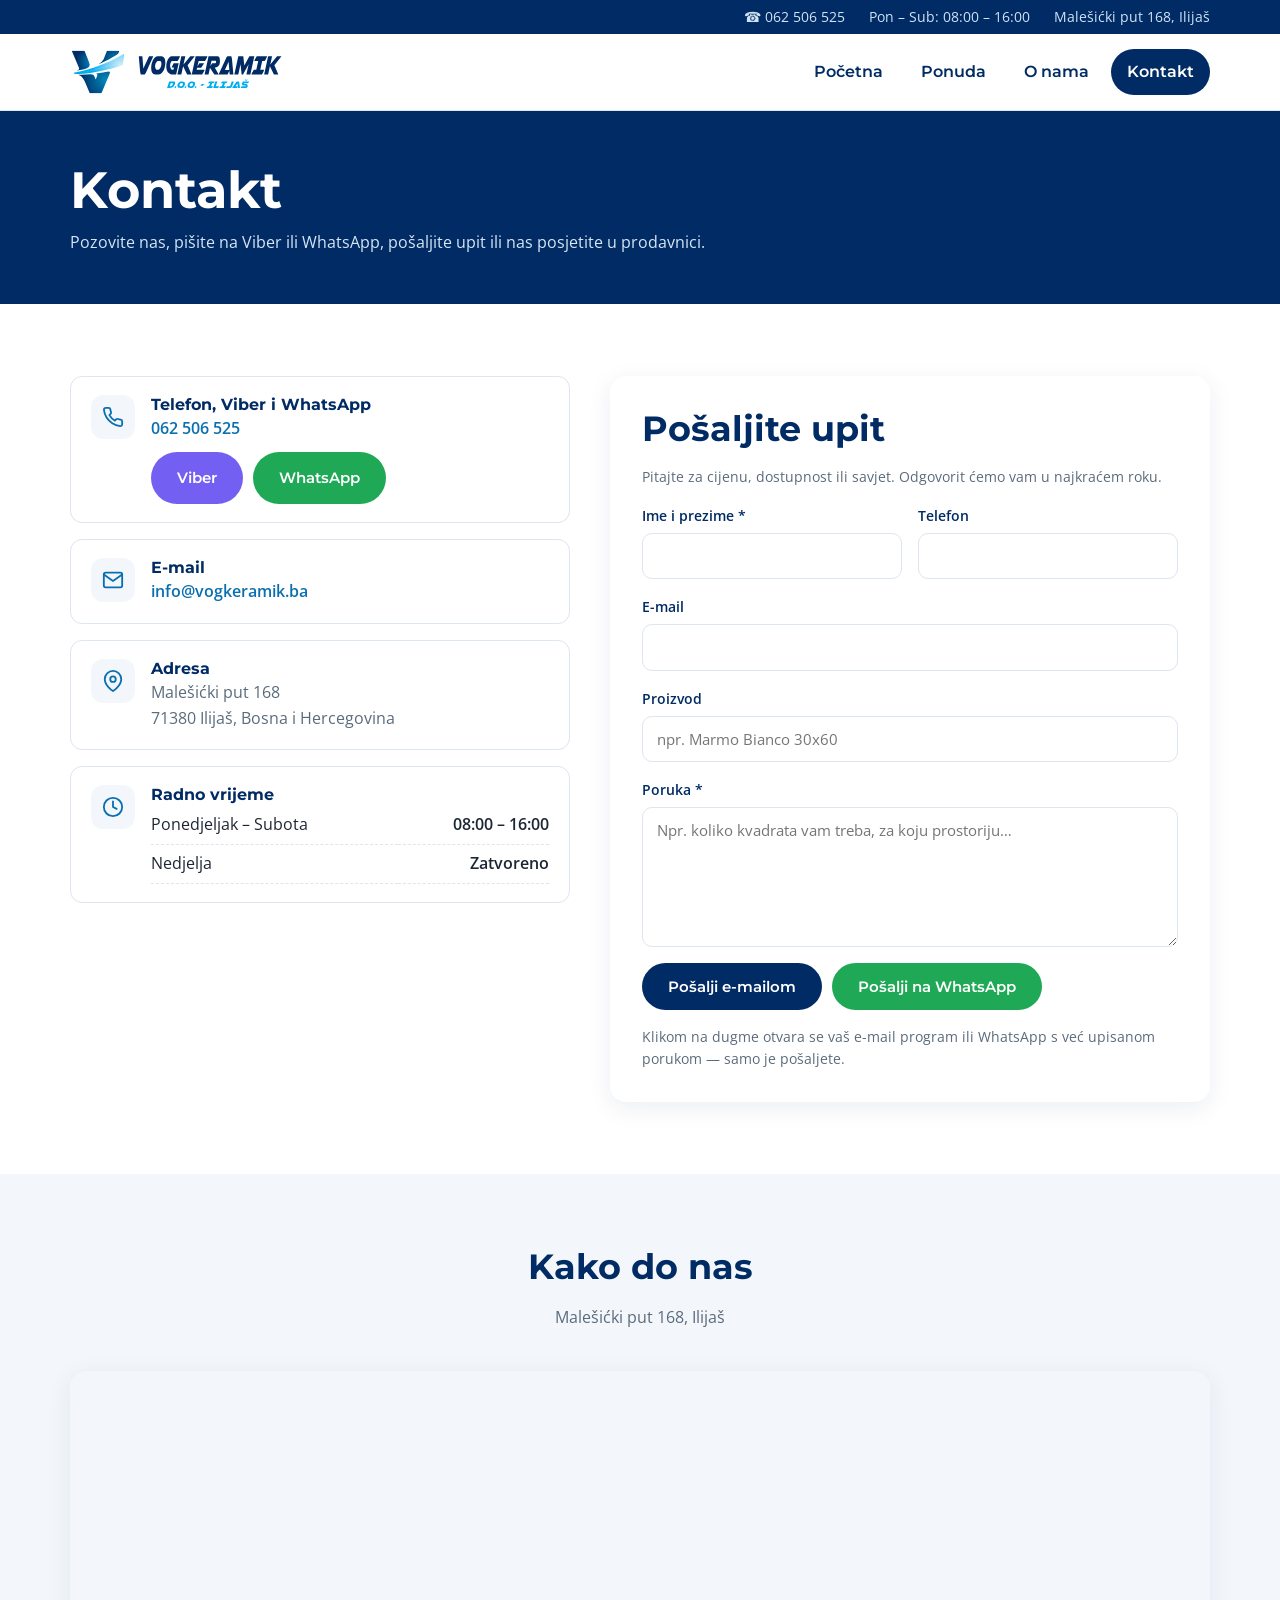
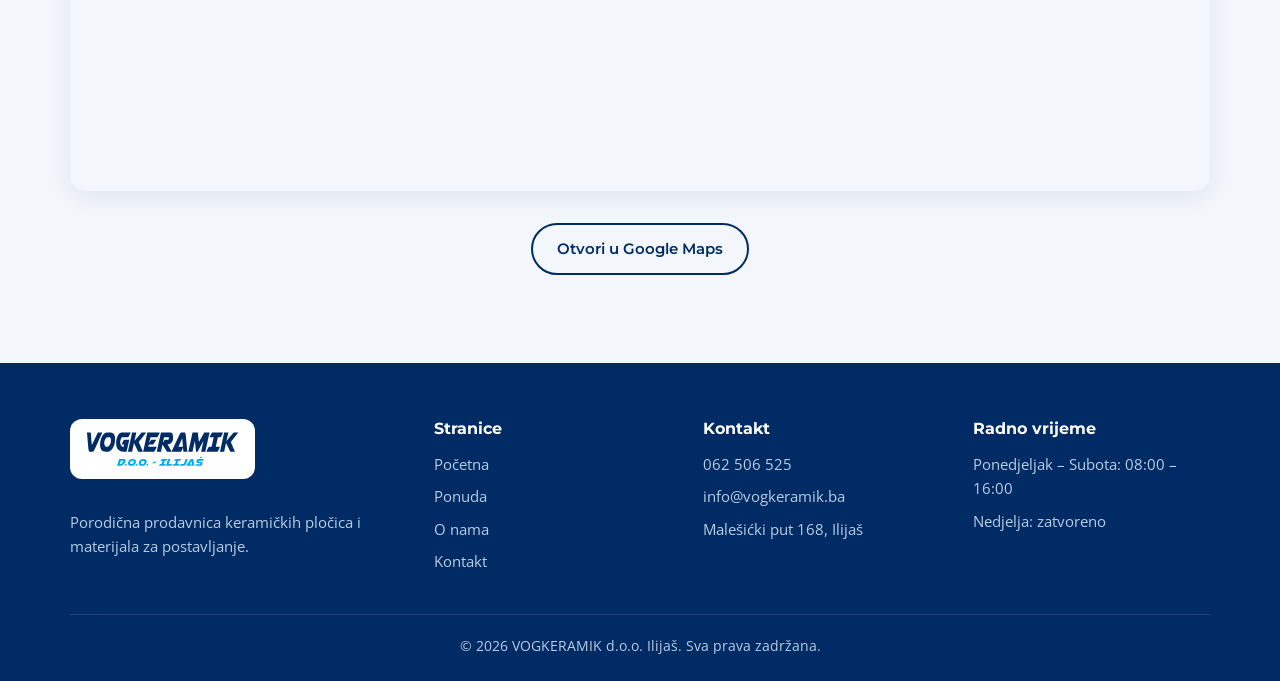
==== kontakt.html @ e041d181 "Prva verzija web stranice VOGKERAMIK d.o.o. Stranice Početna, Ponuda (katalog s filterima i kalkulat" ====
<!DOCTYPE html>
<html lang="bs">
<head>
  <meta charset="UTF-8">
  <meta name="viewport" content="width=device-width, initial-scale=1">
  <title>Kontakt — VOGKERAMIK d.o.o. Ilijaš</title>
  <meta name="description" content="Kontakt: 062 506 525 (Viber, WhatsApp). Malešićki put 168, Ilijaš. Radno vrijeme: ponedjeljak – subota, 08–16 h.">
  <link rel="icon" href="images/logo-znak.svg" type="image/svg+xml">
  <link rel="preconnect" href="https://fonts.googleapis.com">
  <link rel="preconnect" href="https://fonts.gstatic.com" crossorigin>
  <link href="https://fonts.googleapis.com/css2?family=Montserrat:wght@600;700&family=Open+Sans:wght@400;600&display=swap" rel="stylesheet">
  <link rel="stylesheet" href="css/style.css">
</head>
<body>

  <!-- ========== ZAGLAVLJE (isto na svim stranicama) ========== -->
  <header class="zaglavlje">
    <div class="zaglavlje__traka">
      <div class="kontejner">
        <a href="tel:+38762506525">☎ 062 506 525</a>
        <span class="sakrij-mobitel">Pon – Sub: 08:00 – 16:00</span>
        <a class="sakrij-mobitel" href="kontakt.html#lokacija">Malešićki put 168, Ilijaš</a>
      </div>
    </div>
    <div class="kontejner zaglavlje__glavno">
      <a class="logo" href="index.html" aria-label="VOGKERAMIK — početna">
        <img class="logo__znak" src="images/logo-znak.svg" alt="">
        <img class="logo__tekst" src="images/logo-tekst.svg" alt="VOGKERAMIK d.o.o. Ilijaš">
      </a>
      <button class="meni-dugme" type="button" aria-label="Meni" aria-expanded="false" aria-controls="navigacija">
        <svg viewBox="0 0 24 24" fill="none" stroke="currentColor" stroke-width="2" stroke-linecap="round" aria-hidden="true"><line x1="3" y1="6" x2="21" y2="6"/><line x1="3" y1="12" x2="21" y2="12"/><line x1="3" y1="18" x2="21" y2="18"/></svg>
      </button>
      <nav class="navigacija" id="navigacija">
        <ul>
          <li><a href="index.html">Početna</a></li>
          <li><a href="ponuda.html">Ponuda</a></li>
          <li><a href="o-nama.html">O nama</a></li>
          <li><a href="kontakt.html" class="aktivno">Kontakt</a></li>
        </ul>
      </nav>
    </div>
  </header>

  <main>
    <section class="naslovna-traka">
      <div class="kontejner">
        <h1>Kontakt</h1>
        <p>Pozovite nas, pišite na Viber ili WhatsApp, pošaljite upit ili nas posjetite u prodavnici.</p>
      </div>
    </section>

    <section class="sekcija">
      <div class="kontejner kontakt-mreza">
        <!-- ========== PODACI ========== -->
        <div class="kontakt-info">
          <div class="kontakt-stavka">
            <div class="kontakt-stavka__ikona"><svg viewBox="0 0 24 24" fill="none" stroke="currentColor" stroke-width="2" stroke-linecap="round" stroke-linejoin="round" aria-hidden="true"><path d="M22 16.92v3a2 2 0 0 1-2.18 2 19.79 19.79 0 0 1-8.63-3.07 19.5 19.5 0 0 1-6-6 19.79 19.79 0 0 1-3.07-8.67A2 2 0 0 1 4.11 2h3a2 2 0 0 1 2 1.72c.13.96.36 1.9.7 2.81a2 2 0 0 1-.45 2.11L8.09 9.91a16 16 0 0 0 6 6l1.27-1.27a2 2 0 0 1 2.11-.45c.91.34 1.85.57 2.81.7A2 2 0 0 1 22 16.92z"/></svg></div>
            <div>
              <h3>Telefon, Viber i WhatsApp</h3>
              <p><a href="tel:+38762506525">062 506 525</a></p>
              <div class="kontakt-dugmad" style="margin-top:10px">
                <a class="dugme dugme--viber" href="viber://chat?number=%2B38762506525">Viber</a>
                <a class="dugme dugme--whatsapp" href="https://wa.me/38762506525" target="_blank" rel="noopener">WhatsApp</a>
              </div>
            </div>
          </div>

          <div class="kontakt-stavka">
            <div class="kontakt-stavka__ikona"><svg viewBox="0 0 24 24" fill="none" stroke="currentColor" stroke-width="2" stroke-linecap="round" stroke-linejoin="round" aria-hidden="true"><path d="M4 4h16c1.1 0 2 .9 2 2v12c0 1.1-.9 2-2 2H4c-1.1 0-2-.9-2-2V6c0-1.1.9-2 2-2z"/><polyline points="22,6 12,13 2,6"/></svg></div>
            <div>
              <h3>E-mail</h3>
              <p><a href="mailto:info@vogkeramik.ba">info@vogkeramik.ba</a></p>
            </div>
          </div>

          <div class="kontakt-stavka">
            <div class="kontakt-stavka__ikona"><svg viewBox="0 0 24 24" fill="none" stroke="currentColor" stroke-width="2" stroke-linecap="round" stroke-linejoin="round" aria-hidden="true"><path d="M21 10c0 7-9 13-9 13s-9-6-9-13a9 9 0 0 1 18 0z"/><circle cx="12" cy="10" r="3"/></svg></div>
            <div>
              <h3>Adresa</h3>
              <p>Malešićki put 168<br>71380 Ilijaš, Bosna i Hercegovina</p>
            </div>
          </div>

          <div class="kontakt-stavka">
            <div class="kontakt-stavka__ikona"><svg viewBox="0 0 24 24" fill="none" stroke="currentColor" stroke-width="2" stroke-linecap="round" stroke-linejoin="round" aria-hidden="true"><circle cx="12" cy="12" r="10"/><polyline points="12 6 12 12 16 14"/></svg></div>
            <div style="flex:1">
              <h3>Radno vrijeme</h3>
              <table class="radno-vrijeme">
                <tr><td>Ponedjeljak – Subota</td><td>08:00 – 16:00</td></tr>
                <tr><td>Nedjelja</td><td>Zatvoreno</td></tr>
              </table>
            </div>
          </div>
        </div>

        <!-- ========== FORMA ZA UPIT ========== -->
        <form class="kontakt-forma" id="upit-forma">
          <h2 id="upit" style="margin:0">Pošaljite upit</h2>
          <p class="kontakt-forma__napomena">Pitajte za cijenu, dostupnost ili savjet. Odgovorit ćemo vam u najkraćem roku.</p>
          <div class="kontakt-forma__red">
            <label class="oznaka-polja">Ime i prezime *
              <input class="polje" name="ime" type="text" required autocomplete="name">
            </label>
            <label class="oznaka-polja">Telefon
              <input class="polje" name="telefon" type="tel" autocomplete="tel">
            </label>
          </div>
          <label class="oznaka-polja">E-mail
            <input class="polje" name="email" type="email" autocomplete="email">
          </label>
          <label class="oznaka-polja">Proizvod
            <input class="polje" name="proizvod" type="text" placeholder="npr. Marmo Bianco 30x60">
          </label>
          <label class="oznaka-polja">Poruka *
            <textarea class="polje" name="poruka" required placeholder="Npr. koliko kvadrata vam treba, za koju prostoriju…"></textarea>
          </label>
          <div class="kontakt-forma__dugmad">
            <button class="dugme dugme--plavo" type="submit" value="email">Pošalji e-mailom</button>
            <button class="dugme dugme--whatsapp" type="submit" value="whatsapp">Pošalji na WhatsApp</button>
          </div>
          <p class="kontakt-forma__napomena">Klikom na dugme otvara se vaš e-mail program ili WhatsApp s već upisanom porukom — samo je pošaljete.</p>
        </form>
      </div>
    </section>

    <!-- ========== LOKACIJA ========== -->
    <section class="sekcija sekcija--svijetla" id="lokacija">
      <div class="kontejner">
        <div class="sekcija__naslov">
          <h2>Kako do nas</h2>
          <p>Malešićki put 168, Ilijaš</p>
        </div>
        <iframe class="mapa" title="Mapa — VOGKERAMIK, Malešićki put 168, Ilijaš"
          src="https://maps.google.com/maps?q=Male%C5%A1i%C4%87ki%20put%20168%2C%20Ilija%C5%A1&amp;z=15&amp;output=embed"
          loading="lazy" referrerpolicy="no-referrer-when-downgrade" allowfullscreen></iframe>
        <p style="text-align:center;margin-top:24px">
          <a class="dugme dugme--obrub-tamno" href="https://www.google.com/maps/search/?api=1&amp;query=Male%C5%A1i%C4%87ki%20put%20168%2C%20Ilija%C5%A1" target="_blank" rel="noopener">Otvori u Google Maps</a>
        </p>
      </div>
    </section>
  </main>

  <!-- Prozor s detaljima proizvoda -->
  <dialog class="prozor" id="detalji">
    <button class="prozor__zatvori" type="button" aria-label="Zatvori">×</button>
    <div class="prozor__sadrzaj"></div>
  </dialog>

  <!-- ========== PODNOŽJE (isto na svim stranicama) ========== -->
  <footer class="podnozje">
    <div class="kontejner">
      <div class="podnozje__mreza">
        <div>
          <a class="podnozje__logo" href="index.html"><img src="images/logo-tekst.svg" alt="VOGKERAMIK d.o.o. Ilijaš"></a>
          <p>Porodična prodavnica keramičkih pločica i materijala za postavljanje.</p>
        </div>
        <div>
          <h3>Stranice</h3>
          <ul>
            <li><a href="index.html">Početna</a></li>
            <li><a href="ponuda.html">Ponuda</a></li>
            <li><a href="o-nama.html">O nama</a></li>
            <li><a href="kontakt.html">Kontakt</a></li>
          </ul>
        </div>
        <div>
          <h3>Kontakt</h3>
          <ul>
            <li><a href="tel:+38762506525">062 506 525</a></li>
            <li><a href="mailto:info@vogkeramik.ba">info@vogkeramik.ba</a></li>
            <li><a href="kontakt.html#lokacija">Malešićki put 168, Ilijaš</a></li>
          </ul>
        </div>
        <div>
          <h3>Radno vrijeme</h3>
          <ul>
            <li>Ponedjeljak – Subota: 08:00 – 16:00</li>
            <li>Nedjelja: zatvoreno</li>
          </ul>
        </div>
      </div>
      <div class="podnozje__dno">© <span data-godina>2026</span> VOGKERAMIK d.o.o. Ilijaš. Sva prava zadržana.</div>
    </div>
  </footer>

  <script src="js/podaci.js"></script>
  <script src="js/main.js"></script>
</body>
</html>
---- css/style.css ----
/* ==========================================================
   VOGKERAMIK d.o.o. — stilovi
   Boje su preuzete iz logotipa.
   ========================================================== */

:root {
  --navy: #002b64;
  --plava: #0a6fb0;
  --cijan: #00aeef;
  --tekst: #1d2633;
  --siva: #5b6b7c;
  --linija: #dde5ee;
  --pozadina-svijetla: #f3f7fb;
  --bijela: #ffffff;
  --viber: #7360f2;
  --whatsapp: #1fa855;

  --radius: 12px;
  --sjena: 0 6px 24px rgba(0, 43, 100, 0.08);
  --sjena-jaka: 0 12px 32px rgba(0, 43, 100, 0.16);
  --sirina: 1180px;

  --font-naslov: "Montserrat", "Segoe UI", Arial, sans-serif;
  --font-tekst: "Open Sans", "Segoe UI", Arial, sans-serif;
}

*,
*::before,
*::after {
  box-sizing: border-box;
}

html {
  scroll-behavior: smooth;
}

[hidden] {
  display: none !important;
}

/* Da sadržaj ne završi ispod zaglavlja kod skoka na #sidro */
[id] {
  scroll-margin-top: 130px;
}

body {
  margin: 0;
  font-family: var(--font-tekst);
  font-size: 16px;
  line-height: 1.6;
  color: var(--tekst);
  background: var(--bijela);
}

img {
  max-width: 100%;
  display: block;
}

a {
  color: var(--plava);
}

h1,
h2,
h3 {
  font-family: var(--font-naslov);
  color: var(--navy);
  line-height: 1.2;
  margin: 0 0 0.5em;
}

h1 { font-size: clamp(2rem, 5vw, 3.2rem); }
h2 { font-size: clamp(1.6rem, 3.5vw, 2.2rem); }
h3 { font-size: 1.15rem; }

.kontejner {
  max-width: var(--sirina);
  margin: 0 auto;
  padding: 0 20px;
}

.sekcija {
  padding: 72px 0;
}

.sekcija--svijetla {
  background: var(--pozadina-svijetla);
}

.sekcija__naslov {
  text-align: center;
  margin-bottom: 40px;
}

.sekcija__naslov p {
  color: var(--siva);
  max-width: 620px;
  margin: 0 auto;
}

.vidljivo-citacu {
  position: absolute;
  width: 1px;
  height: 1px;
  overflow: hidden;
  clip: rect(0 0 0 0);
  white-space: nowrap;
}

/* ---------- Dugmad ---------- */

.dugme {
  display: inline-flex;
  align-items: center;
  justify-content: center;
  gap: 8px;
  padding: 12px 24px;
  border-radius: 999px;
  border: 2px solid transparent;
  font-family: var(--font-naslov);
  font-weight: 600;
  font-size: 0.95rem;
  text-decoration: none;
  cursor: pointer;
  transition: background 0.2s, color 0.2s, border-color 0.2s, transform 0.2s;
}

.dugme:hover {
  transform: translateY(-1px);
}

.dugme svg {
  width: 18px;
  height: 18px;
  flex-shrink: 0;
}

.dugme--glavno {
  background: var(--cijan);
  color: var(--navy);
}

.dugme--glavno:hover {
  background: #33c0f3;
}

.dugme--plavo {
  background: var(--navy);
  color: var(--bijela);
}

.dugme--plavo:hover {
  background: var(--plava);
}

.dugme--obrub {
  border-color: currentColor;
  color: var(--bijela);
  background: transparent;
}

.dugme--obrub:hover {
  background: rgba(255, 255, 255, 0.12);
}

.dugme--obrub-tamno {
  border-color: var(--navy);
  color: var(--navy);
  background: transparent;
}

.dugme--obrub-tamno:hover {
  background: var(--navy);
  color: var(--bijela);
}

.dugme--viber {
  background: var(--viber);
  color: var(--bijela);
}

.dugme--whatsapp {
  background: var(--whatsapp);
  color: var(--bijela);
}

.dugme--viber:hover,
.dugme--whatsapp:hover {
  filter: brightness(1.08);
}

/* ---------- Zaglavlje ---------- */

.zaglavlje {
  position: sticky;
  top: 0;
  z-index: 50;
  background: var(--bijela);
  border-bottom: 1px solid var(--linija);
}

.zaglavlje__traka {
  background: var(--navy);
  color: #cfe3f5;
  font-size: 0.85rem;
}

.zaglavlje__traka .kontejner {
  display: flex;
  justify-content: flex-end;
  gap: 24px;
  padding-top: 6px;
  padding-bottom: 6px;
}

.zaglavlje__traka a {
  color: inherit;
  text-decoration: none;
}

.zaglavlje__traka a:hover {
  color: var(--bijela);
}

.zaglavlje__glavno {
  display: flex;
  align-items: center;
  justify-content: space-between;
  min-height: 76px;
}

.logo {
  display: flex;
  align-items: center;
  gap: 10px;
}

.logo__znak {
  height: 46px;
  width: auto;
}

.logo__tekst {
  height: 38px;
  width: auto;
}

.navigacija ul {
  display: flex;
  gap: 6px;
  list-style: none;
  margin: 0;
  padding: 0;
}

.navigacija a {
  display: block;
  padding: 10px 16px;
  border-radius: 999px;
  font-family: var(--font-naslov);
  font-weight: 600;
  color: var(--navy);
  text-decoration: none;
  transition: background 0.2s;
}

.navigacija a:hover {
  background: var(--pozadina-svijetla);
}

.navigacija a.aktivno {
  background: var(--navy);
  color: var(--bijela);
}

.meni-dugme {
  display: none;
  background: none;
  border: 0;
  padding: 10px;
  cursor: pointer;
  color: var(--navy);
}

.meni-dugme svg {
  width: 28px;
  height: 28px;
}

@media (max-width: 860px) {
  .zaglavlje__traka .kontejner {
    justify-content: center;
    gap: 16px;
  }

  .zaglavlje__traka .sakrij-mobitel {
    display: none;
  }

  .meni-dugme {
    display: block;
  }

  .navigacija {
    display: none;
    position: absolute;
    top: 100%;
    left: 0;
    right: 0;
    background: var(--bijela);
    border-bottom: 1px solid var(--linija);
    box-shadow: var(--sjena);
  }

  .navigacija.otvoreno {
    display: block;
  }

  .navigacija ul {
    flex-direction: column;
    padding: 12px 20px 20px;
  }

  .navigacija a {
    border-radius: 8px;
    padding: 12px 16px;
  }
}

@media (max-width: 420px) {
  .logo__znak { height: 38px; }
  .logo__tekst { height: 30px; }
}

/* ---------- Uvodni dio (hero) ---------- */

.hero {
  position: relative;
  overflow: hidden;
  color: var(--bijela);
  background:
    linear-gradient(115deg, rgba(0, 43, 100, 0.97) 0%, rgba(0, 43, 100, 0.92) 45%, rgba(10, 111, 176, 0.85) 100%),
    repeating-linear-gradient(0deg, transparent 0 79px, rgba(255, 255, 255, 0.07) 79px 80px),
    repeating-linear-gradient(90deg, transparent 0 79px, rgba(255, 255, 255, 0.07) 79px 80px),
    var(--navy);
}

.hero::after {
  /* svijetli "zamah" kao u logotipu */
  content: "";
  position: absolute;
  right: -10%;
  bottom: -35%;
  width: 70%;
  height: 90%;
  background: radial-gradient(ellipse at center, rgba(0, 174, 239, 0.35), transparent 65%);
  pointer-events: none;
}

.hero .kontejner {
  position: relative;
  z-index: 1;
  display: grid;
  grid-template-columns: 1.2fr 1fr;
  gap: 48px;
  align-items: center;
  padding-top: 88px;
  padding-bottom: 96px;
}

.hero h1 {
  color: var(--bijela);
}

.hero h1 span {
  color: var(--cijan);
}

.hero p {
  font-size: 1.15rem;
  color: #d6e6f5;
  max-width: 560px;
}

.hero__dugmad {
  display: flex;
  flex-wrap: wrap;
  gap: 12px;
  margin-top: 28px;
}

.hero__mozaik {
  display: grid;
  grid-template-columns: repeat(3, 1fr);
  gap: 10px;
  transform: rotate(-4deg);
}

.hero__mozaik img {
  width: 100%;
  aspect-ratio: 1;
  object-fit: cover;
  border-radius: 8px;
  box-shadow: 0 10px 24px rgba(0, 0, 0, 0.3);
}

.hero__mozaik img:nth-child(2),
.hero__mozaik img:nth-child(5) {
  transform: translateY(18px);
}

@media (max-width: 860px) {
  .hero .kontejner {
    grid-template-columns: 1fr;
    padding-top: 56px;
    padding-bottom: 64px;
  }

  .hero__mozaik {
    max-width: 420px;
  }
}

/* ---------- Uvodni naslov podstranica ---------- */

.naslovna-traka {
  background: var(--navy);
  color: #d6e6f5;
  padding: 48px 0;
}

.naslovna-traka h1 {
  color: var(--bijela);
  margin-bottom: 0.2em;
}

.naslovna-traka p {
  margin: 0;
  max-width: 640px;
}

/* ---------- Kartice kategorija (početna) ---------- */

.kategorije-mreza {
  display: grid;
  grid-template-columns: repeat(4, 1fr);
  gap: 20px;
}

.kategorija-kartica {
  position: relative;
  display: block;
  border-radius: var(--radius);
  overflow: hidden;
  aspect-ratio: 3 / 4;
  text-decoration: none;
  box-shadow: var(--sjena);
  transition: transform 0.25s, box-shadow 0.25s;
}

.kategorija-kartica:hover {
  transform: translateY(-4px);
  box-shadow: var(--sjena-jaka);
}

.kategorija-kartica img {
  width: 100%;
  height: 100%;
  object-fit: cover;
}

.kategorija-kartica__tekst {
  position: absolute;
  inset: auto 0 0 0;
  padding: 48px 20px 20px;
  background: linear-gradient(transparent, rgba(0, 30, 70, 0.9));
  color: var(--bijela);
}

.kategorija-kartica__tekst h3 {
  color: var(--bijela);
  margin: 0;
  font-size: 1.3rem;
}

.kategorija-kartica__tekst span {
  font-size: 0.9rem;
  color: #cfe3f5;
}

@media (max-width: 860px) {
  .kategorije-mreza {
    grid-template-columns: repeat(2, 1fr);
  }
}

/* ---------- Prednosti (zašto mi) ---------- */

.prednosti {
  display: grid;
  grid-template-columns: repeat(4, 1fr);
  gap: 24px;
}

.prednost {
  background: var(--bijela);
  border-radius: var(--radius);
  padding: 28px 24px;
  box-shadow: var(--sjena);
}

.prednost__ikona {
  display: grid;
  place-items: center;
  width: 52px;
  height: 52px;
  border-radius: 14px;
  background: var(--pozadina-svijetla);
  color: var(--plava);
  margin-bottom: 16px;
}

.prednost__ikona svg {
  width: 26px;
  height: 26px;
}

.prednost p {
  margin: 0;
  color: var(--siva);
  font-size: 0.95rem;
}

@media (max-width: 960px) {
  .prednosti {
    grid-template-columns: repeat(2, 1fr);
  }
}

@media (max-width: 560px) {
  .prednosti {
    grid-template-columns: 1fr;
  }
}

/* ---------- Poziv na akciju ---------- */

.poziv {
  background: linear-gradient(115deg, var(--navy), var(--plava));
  color: var(--bijela);
  border-radius: 20px;
  padding: 48px;
  display: flex;
  align-items: center;
  justify-content: space-between;
  gap: 32px;
  flex-wrap: wrap;
}

.poziv h2 {
  color: var(--bijela);
  margin-bottom: 0.3em;
}

.poziv p {
  margin: 0;
  color: #d6e6f5;
}

.poziv__dugmad {
  display: flex;
  flex-wrap: wrap;
  gap: 12px;
}

@media (max-width: 560px) {
  .poziv {
    padding: 32px 24px;
  }
}

/* ---------- Ponuda: kartice ---------- */

.proizvodi-mreza {
  display: grid;
  grid-template-columns: repeat(auto-fill, minmax(230px, 1fr));
  gap: 24px;
}

.proizvod {
  display: flex;
  flex-direction: column;
  background: var(--bijela);
  border: 1px solid var(--linija);
  border-radius: var(--radius);
  overflow: hidden;
  cursor: pointer;
  text-align: left;
  padding: 0;
  font: inherit;
  color: inherit;
  transition: transform 0.25s, box-shadow 0.25s;
}

.proizvod:hover,
.proizvod:focus-visible {
  transform: translateY(-4px);
  box-shadow: var(--sjena-jaka);
}

.proizvod:focus-visible {
  outline: 3px solid var(--cijan);
  outline-offset: 2px;
}

.proizvod__slika {
  aspect-ratio: 1;
  width: 100%;
  object-fit: cover;
  background: var(--pozadina-svijetla);
}

.proizvod__tijelo {
  padding: 16px 18px 20px;
  display: flex;
  flex-direction: column;
  gap: 6px;
  flex: 1;
}

.proizvod__oznake {
  display: flex;
  flex-wrap: wrap;
  gap: 6px;
}

.oznaka {
  display: inline-block;
  padding: 2px 10px;
  border-radius: 999px;
  background: var(--pozadina-svijetla);
  color: var(--plava);
  font-size: 0.75rem;
  font-weight: 600;
}

.proizvod h3 {
  margin: 4px 0 0;
}

.proizvod__detalji {
  color: var(--siva);
  font-size: 0.9rem;
  margin: 0;
}

.proizvod__link {
  margin-top: auto;
  padding-top: 8px;
  color: var(--plava);
  font-weight: 600;
  font-size: 0.9rem;
}

/* Na mobitelu dvije kartice u redu */
@media (max-width: 560px) {
  .proizvodi-mreza {
    grid-template-columns: repeat(2, 1fr);
    gap: 12px;
  }

  .proizvod__tijelo {
    padding: 12px;
  }

  .proizvod h3 {
    font-size: 0.98rem;
  }

  .proizvod__detalji,
  .proizvod__link {
    font-size: 0.8rem;
  }

  .kategorija-kartica__tekst {
    padding: 40px 12px 12px;
  }

  .kategorija-kartica__tekst h3 {
    font-size: 1.05rem;
  }

  .kategorija-kartica__tekst span {
    font-size: 0.8rem;
  }
}

/* ---------- Ponuda: filteri ---------- */

.tabovi {
  display: flex;
  gap: 8px;
  margin-bottom: 24px;
  border-bottom: 2px solid var(--linija);
}

.tab {
  background: none;
  border: 0;
  padding: 12px 20px;
  margin-bottom: -2px;
  border-bottom: 3px solid transparent;
  font-family: var(--font-naslov);
  font-weight: 700;
  font-size: 1.05rem;
  color: var(--siva);
  cursor: pointer;
}

.tab[aria-selected="true"] {
  color: var(--navy);
  border-bottom-color: var(--cijan);
}

.filteri {
  display: flex;
  flex-wrap: wrap;
  align-items: center;
  gap: 12px 16px;
  margin-bottom: 16px;
}

.cipovi {
  display: flex;
  flex-wrap: wrap;
  gap: 8px;
}

.cip {
  padding: 8px 16px;
  border-radius: 999px;
  border: 1px solid var(--linija);
  background: var(--bijela);
  color: var(--navy);
  font-weight: 600;
  font-size: 0.9rem;
  cursor: pointer;
  transition: background 0.2s, color 0.2s;
}

.cip:hover {
  border-color: var(--plava);
}

.cip[aria-pressed="true"] {
  background: var(--navy);
  border-color: var(--navy);
  color: var(--bijela);
}

.polje,
.izbor {
  padding: 10px 14px;
  border: 1px solid var(--linija);
  border-radius: 10px;
  font: inherit;
  font-size: 0.95rem;
  color: var(--tekst);
  background: var(--bijela);
}

.polje:focus,
.izbor:focus {
  outline: 2px solid var(--cijan);
  border-color: transparent;
}

.filteri__pretraga {
  flex: 1 1 220px;
  max-width: 320px;
}

.filteri__desno {
  display: flex;
  flex-wrap: wrap;
  gap: 12px;
  margin-left: auto;
}

.broj-rezultata {
  color: var(--siva);
  font-size: 0.9rem;
  margin: 0 0 20px;
}

.nema-rezultata {
  grid-column: 1 / -1;
  text-align: center;
  padding: 48px 20px;
  color: var(--siva);
}

@media (max-width: 860px) {
  .filteri__pretraga {
    max-width: none;
  }

  .filteri__desno {
    margin-left: 0;
    width: 100%;
  }

  .filteri__desno .izbor {
    flex: 1;
  }
}

/* ---------- Detalji proizvoda (prozor) ---------- */

.prozor {
  width: min(900px, calc(100% - 32px));
  max-height: calc(100% - 32px);
  padding: 0;
  border: 0;
  border-radius: 16px;
  box-shadow: var(--sjena-jaka);
}

.prozor::backdrop {
  background: rgba(0, 20, 50, 0.6);
}

.prozor__sadrzaj {
  display: grid;
  grid-template-columns: 1fr 1fr;
}

.prozor__slika {
  width: 100%;
  height: 100%;
  min-height: 300px;
  object-fit: cover;
  background: var(--pozadina-svijetla);
}

.prozor__tekst {
  padding: 32px;
  display: flex;
  flex-direction: column;
  gap: 12px;
}

.prozor__tekst h2 {
  margin: 0;
}

.prozor__opis {
  color: var(--siva);
  margin: 0;
}

.prozor__tabela {
  margin: 0;
  display: grid;
  grid-template-columns: auto 1fr;
  gap: 8px 16px;
  font-size: 0.95rem;
}

.prozor__tabela dt {
  color: var(--siva);
}

.prozor__tabela dd {
  margin: 0;
  font-weight: 600;
}

.prozor__cijena {
  background: var(--pozadina-svijetla);
  border-radius: 10px;
  padding: 12px 16px;
  font-size: 0.9rem;
  color: var(--navy);
}

.prozor__dugmad {
  display: flex;
  flex-wrap: wrap;
  gap: 8px;
  margin-top: auto;
}

.prozor__dugmad .dugme {
  padding: 10px 18px;
}

.prozor__zatvori {
  position: absolute;
  top: 12px;
  right: 12px;
  width: 40px;
  height: 40px;
  border-radius: 50%;
  border: 0;
  background: rgba(255, 255, 255, 0.92);
  color: var(--navy);
  font-size: 1.5rem;
  line-height: 1;
  cursor: pointer;
  box-shadow: var(--sjena);
}

@media (max-width: 700px) {
  .prozor__sadrzaj {
    grid-template-columns: 1fr;
  }

  .prozor__slika {
    min-height: 0;
    aspect-ratio: 4 / 3;
  }

  .prozor__tekst {
    padding: 24px;
  }
}

/* ---------- Kalkulator ---------- */

.kalkulator {
  display: grid;
  grid-template-columns: 1fr 1fr;
  gap: 40px;
  align-items: start;
}

.kalkulator__forma {
  background: var(--bijela);
  border-radius: 16px;
  padding: 28px;
  box-shadow: var(--sjena);
  display: grid;
  gap: 16px;
}

.kalkulator__nacin .cip {
  display: inline-flex;
  align-items: center;
  gap: 8px;
}

.kalkulator__nacin input {
  accent-color: var(--cijan);
  margin: 0;
}

.kalkulator__nacin .cip:has(input:checked) {
  background: var(--navy);
  border-color: var(--navy);
  color: var(--bijela);
}

.kalkulator__polja {
  display: grid;
  grid-template-columns: 1fr 1fr;
  gap: 16px;
}

.kalkulator__rezultat {
  background: var(--navy);
  color: var(--bijela);
  border-radius: 12px;
  padding: 20px 24px;
}

.kalkulator__rezultat strong {
  display: block;
  font-family: var(--font-naslov);
  font-size: 2rem;
  color: var(--cijan);
}

.kalkulator__rezultat span {
  font-size: 0.9rem;
  color: #cfe3f5;
}

.kalkulator__info ul {
  padding-left: 20px;
  color: var(--siva);
}

.kalkulator__info li {
  margin-bottom: 8px;
}

@media (max-width: 860px) {
  .kalkulator {
    grid-template-columns: 1fr;
  }
}

/* ---------- Forme ---------- */

.oznaka-polja {
  display: grid;
  gap: 6px;
  font-weight: 600;
  font-size: 0.9rem;
  color: var(--navy);
}

.oznaka-polja .polje,
.oznaka-polja .izbor {
  width: 100%;
  font-weight: 400;
}

.oznaka-polja small {
  font-weight: 400;
  color: var(--siva);
}

textarea.polje {
  min-height: 140px;
  resize: vertical;
}

/* ---------- Kontakt ---------- */

.kontakt-mreza {
  display: grid;
  grid-template-columns: 1fr 1.2fr;
  gap: 40px;
  align-items: start;
}

.kontakt-info {
  display: grid;
  gap: 16px;
}

.kontakt-stavka {
  display: flex;
  gap: 16px;
  align-items: flex-start;
  background: var(--bijela);
  border: 1px solid var(--linija);
  border-radius: var(--radius);
  padding: 18px 20px;
}

.kontakt-stavka__ikona {
  flex-shrink: 0;
  display: grid;
  place-items: center;
  width: 44px;
  height: 44px;
  border-radius: 12px;
  background: var(--pozadina-svijetla);
  color: var(--plava);
}

.kontakt-stavka__ikona svg {
  width: 22px;
  height: 22px;
}

.kontakt-stavka h3 {
  font-size: 1rem;
  margin: 0 0 2px;
}

.kontakt-stavka p {
  margin: 0;
  color: var(--siva);
}

.kontakt-stavka a {
  font-weight: 600;
  text-decoration: none;
}

.kontakt-dugmad {
  display: flex;
  flex-wrap: wrap;
  gap: 10px;
}

.kontakt-forma {
  background: var(--bijela);
  border-radius: 16px;
  padding: 32px;
  box-shadow: var(--sjena);
  display: grid;
  gap: 16px;
}

.kontakt-forma__red {
  display: grid;
  grid-template-columns: 1fr 1fr;
  gap: 16px;
}

.kontakt-forma__dugmad {
  display: flex;
  flex-wrap: wrap;
  gap: 10px;
}

.kontakt-forma__napomena {
  font-size: 0.85rem;
  color: var(--siva);
  margin: 0;
}

.mapa {
  border: 0;
  width: 100%;
  height: 420px;
  border-radius: 16px;
  box-shadow: var(--sjena);
}

.radno-vrijeme {
  width: 100%;
  border-collapse: collapse;
}

.radno-vrijeme td {
  padding: 6px 0;
  border-bottom: 1px dashed var(--linija);
}

.radno-vrijeme td:last-child {
  text-align: right;
  font-weight: 600;
}

@media (max-width: 860px) {
  .kontakt-mreza {
    grid-template-columns: 1fr;
  }
}

@media (max-width: 560px) {
  .kontakt-forma {
    padding: 24px 20px;
  }

  .kontakt-forma__red,
  .kalkulator__polja {
    grid-template-columns: 1fr;
  }
}

/* ---------- O nama ---------- */

.o-nama {
  display: grid;
  grid-template-columns: 1.3fr 1fr;
  gap: 48px;
  align-items: center;
}

.o-nama__tekst p {
  color: var(--siva);
  font-size: 1.05rem;
}

.o-nama__slika {
  background: var(--pozadina-svijetla);
  border-radius: 20px;
  padding: 40px;
}

@media (max-width: 860px) {
  .o-nama {
    grid-template-columns: 1fr;
  }
}

/* ---------- Podnožje ---------- */

.podnozje {
  background: var(--navy);
  color: #b9cde3;
  padding: 56px 0 24px;
  font-size: 0.95rem;
}

.podnozje__mreza {
  display: grid;
  grid-template-columns: 1.4fr 1fr 1fr 1fr;
  gap: 32px;
}

.podnozje h3 {
  color: var(--bijela);
  font-size: 1rem;
  margin-bottom: 14px;
}

.podnozje ul {
  list-style: none;
  margin: 0;
  padding: 0;
  display: grid;
  gap: 8px;
}

.podnozje a {
  color: #b9cde3;
  text-decoration: none;
}

.podnozje a:hover {
  color: var(--cijan);
}

.podnozje__logo {
  display: inline-flex;
  background: var(--bijela);
  border-radius: 12px;
  padding: 10px 14px;
  margin-bottom: 16px;
}

.podnozje__logo img {
  height: 40px;
  width: auto;
}

.podnozje__dno {
  margin-top: 40px;
  padding-top: 20px;
  border-top: 1px solid rgba(255, 255, 255, 0.12);
  font-size: 0.85rem;
  text-align: center;
}

@media (max-width: 860px) {
  .podnozje__mreza {
    grid-template-columns: 1fr 1fr;
  }
}

@media (max-width: 520px) {
  .podnozje__mreza {
    grid-template-columns: 1fr;
  }
}
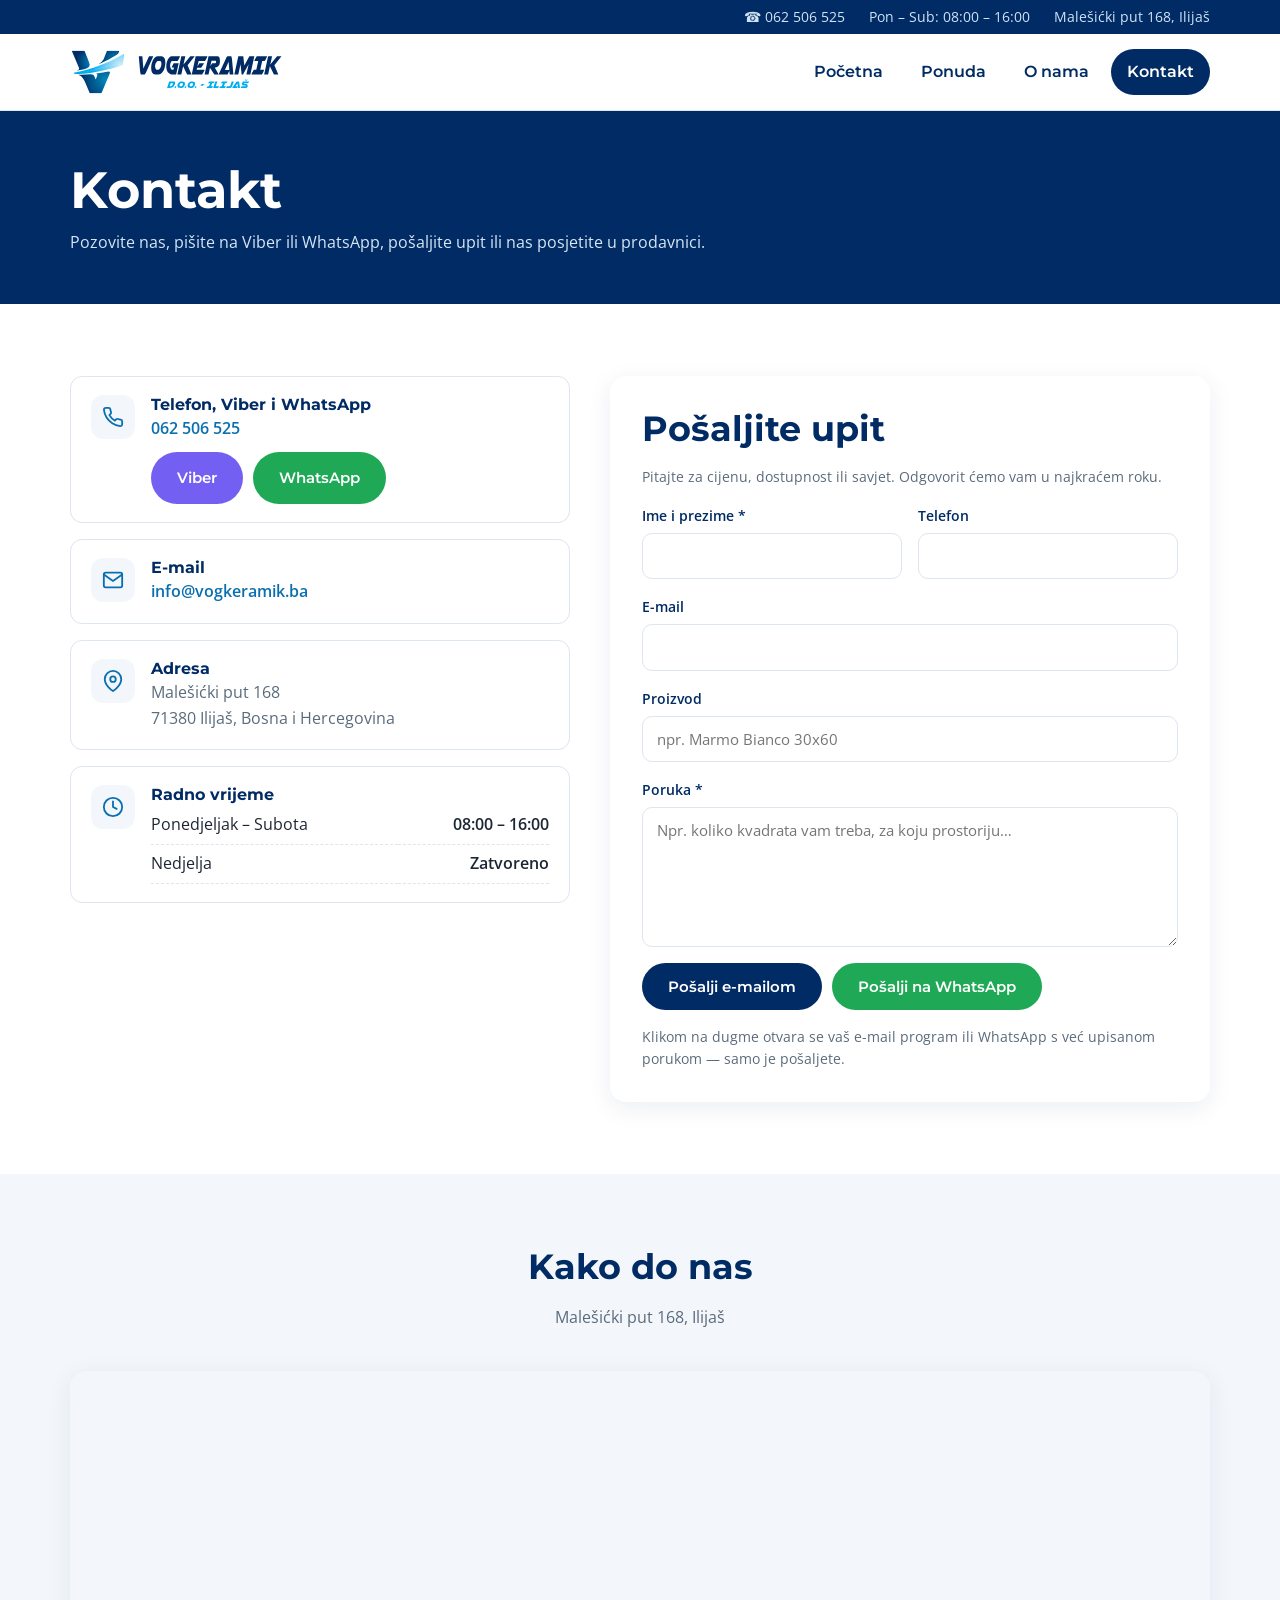
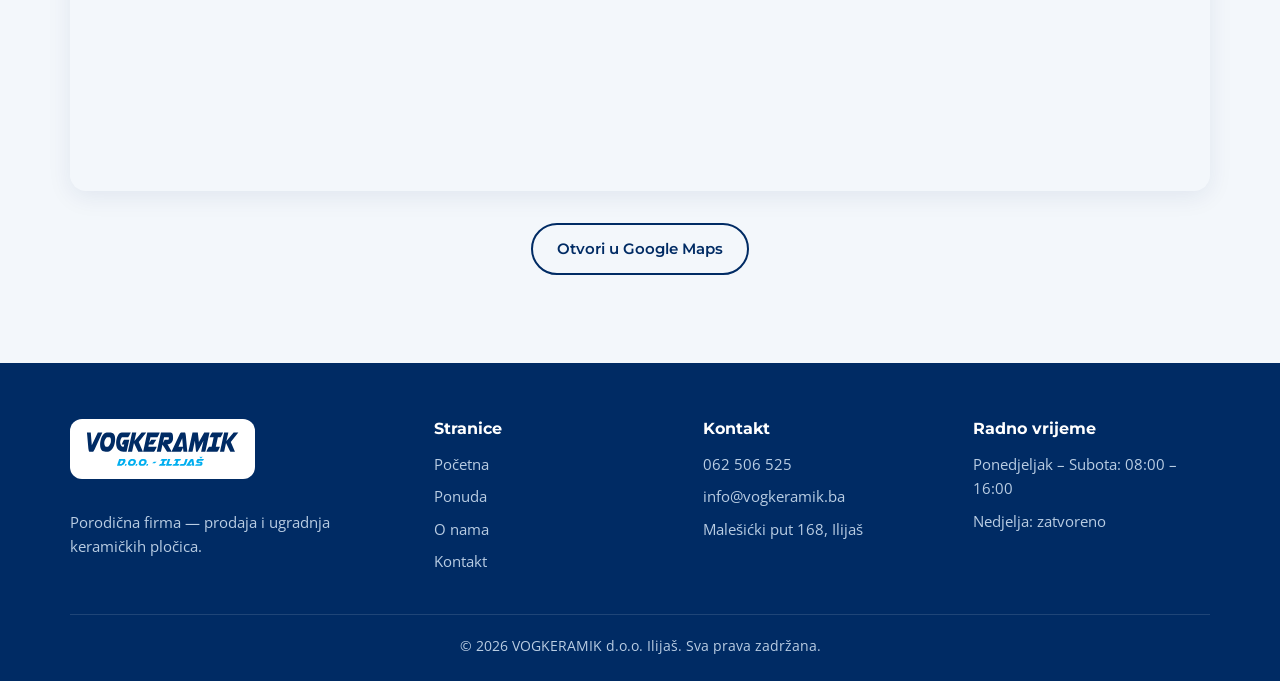
==== commit 5a75f4d7: "Podnožje: dodana ugradnja pločica u opis firme Co-Authored-By: Claude Opus 5.5 <noreply@anthropic.co" ====
--- a/kontakt.html
+++ b/kontakt.html
@@ -152,7 +152,7 @@
       <div class="podnozje__mreza">
         <div>
           <a class="podnozje__logo" href="index.html"><img src="images/logo-tekst.svg" alt="VOGKERAMIK d.o.o. Ilijaš"></a>
-          <p>Porodična prodavnica keramičkih pločica i materijala za postavljanje.</p>
+          <p>Porodična firma — prodaja i ugradnja keramičkih pločica.</p>
         </div>
         <div>
           <h3>Stranice</h3>
--- a/css/style.css
+++ b/css/style.css
@@ -410,14 +410,106 @@
   transform: translateY(18px);
 }
 
+/* Slajdovi u uvodu: traka se pomjera ulijevo za širinu jednog slajda */
+.hero__traka {
+  position: relative;
+  z-index: 1;
+  display: flex;
+  transition: transform 0.6s ease;
+  touch-action: pan-y;
+}
+
+.hero__slajd {
+  flex: 0 0 100%;
+  min-width: 0;
+}
+
+.hero__naslov {
+  font-size: clamp(2rem, 5vw, 3.2rem);
+  color: var(--bijela);
+}
+
+.hero__naslov span {
+  color: var(--cijan);
+}
+
+.hero__ilustracija img {
+  width: 100%;
+  transform: rotate(-4deg);
+  filter: drop-shadow(0 10px 24px rgba(0, 0, 0, 0.3));
+}
+
+.hero__kontrole {
+  position: absolute;
+  z-index: 2;
+  left: 0;
+  right: 0;
+  bottom: 24px;
+  display: flex;
+  justify-content: center;
+  align-items: center;
+  gap: 16px;
+}
+
+.hero__strelica {
+  width: 44px;
+  height: 44px;
+  display: grid;
+  place-items: center;
+  border: 2px solid rgba(255, 255, 255, 0.5);
+  border-radius: 50%;
+  background: transparent;
+  color: var(--bijela);
+  cursor: pointer;
+  transition: background 0.2s, border-color 0.2s;
+}
+
+.hero__strelica:hover {
+  background: rgba(255, 255, 255, 0.12);
+  border-color: var(--bijela);
+}
+
+.hero__strelica svg {
+  width: 20px;
+  height: 20px;
+}
+
+.hero__tacke {
+  display: flex;
+  gap: 8px;
+}
+
+.hero__tacka {
+  width: 10px;
+  height: 10px;
+  padding: 0;
+  border: 0;
+  border-radius: 999px;
+  background: rgba(255, 255, 255, 0.4);
+  cursor: pointer;
+  transition: width 0.3s, background 0.3s;
+}
+
+.hero__tacka[aria-current="true"] {
+  width: 28px;
+  background: var(--cijan);
+}
+
+@media (prefers-reduced-motion: reduce) {
+  .hero__traka {
+    transition: none;
+  }
+}
+
 @media (max-width: 860px) {
   .hero .kontejner {
     grid-template-columns: 1fr;
     padding-top: 56px;
-    padding-bottom: 64px;
-  }
-
-  .hero__mozaik {
+    padding-bottom: 96px;
+  }
+
+  .hero__mozaik,
+  .hero__ilustracija {
     max-width: 420px;
   }
 }
@@ -546,32 +638,88 @@
 
 /* ---------- Poziv na akciju ---------- */
 
+/* Dvije kartice jedna do druge: svijetla (kalkulator) i tamna (ugradnja) */
+.pozivi {
+  display: grid;
+  grid-template-columns: 1fr 1fr;
+  gap: 24px;
+}
+
 .poziv {
-  background: linear-gradient(115deg, var(--navy), var(--plava));
-  color: var(--bijela);
   border-radius: 20px;
-  padding: 48px;
-  display: flex;
-  align-items: center;
-  justify-content: space-between;
-  gap: 32px;
-  flex-wrap: wrap;
+  padding: 40px;
+  display: flex;
+  flex-direction: column;
+  align-items: flex-start;
 }
 
 .poziv h2 {
-  color: var(--bijela);
-  margin-bottom: 0.3em;
+  font-size: clamp(1.4rem, 2.6vw, 1.75rem);
+  margin-bottom: 0.4em;
 }
 
 .poziv p {
-  margin: 0;
-  color: #d6e6f5;
+  margin: 0 0 28px;
+}
+
+.poziv__ikona {
+  width: 52px;
+  height: 52px;
+  display: grid;
+  place-items: center;
+  border-radius: 14px;
+  margin-bottom: 20px;
+}
+
+.poziv__ikona svg {
+  width: 26px;
+  height: 26px;
 }
 
 .poziv__dugmad {
   display: flex;
   flex-wrap: wrap;
   gap: 12px;
+  margin-top: auto;
+}
+
+.poziv--svijetli {
+  background: var(--pozadina-svijetla);
+  border: 1px solid var(--linija);
+}
+
+.poziv--svijetli p {
+  color: var(--siva);
+}
+
+.poziv--svijetli .poziv__ikona {
+  background: var(--bijela);
+  color: var(--plava);
+  box-shadow: var(--sjena);
+}
+
+.poziv--tamni {
+  background: linear-gradient(115deg, var(--navy), var(--plava));
+  color: var(--bijela);
+}
+
+.poziv--tamni h2 {
+  color: var(--bijela);
+}
+
+.poziv--tamni p {
+  color: #d6e6f5;
+}
+
+.poziv--tamni .poziv__ikona {
+  background: rgba(255, 255, 255, 0.12);
+  color: var(--cijan);
+}
+
+@media (max-width: 860px) {
+  .pozivi {
+    grid-template-columns: 1fr;
+  }
 }
 
 @media (max-width: 560px) {
